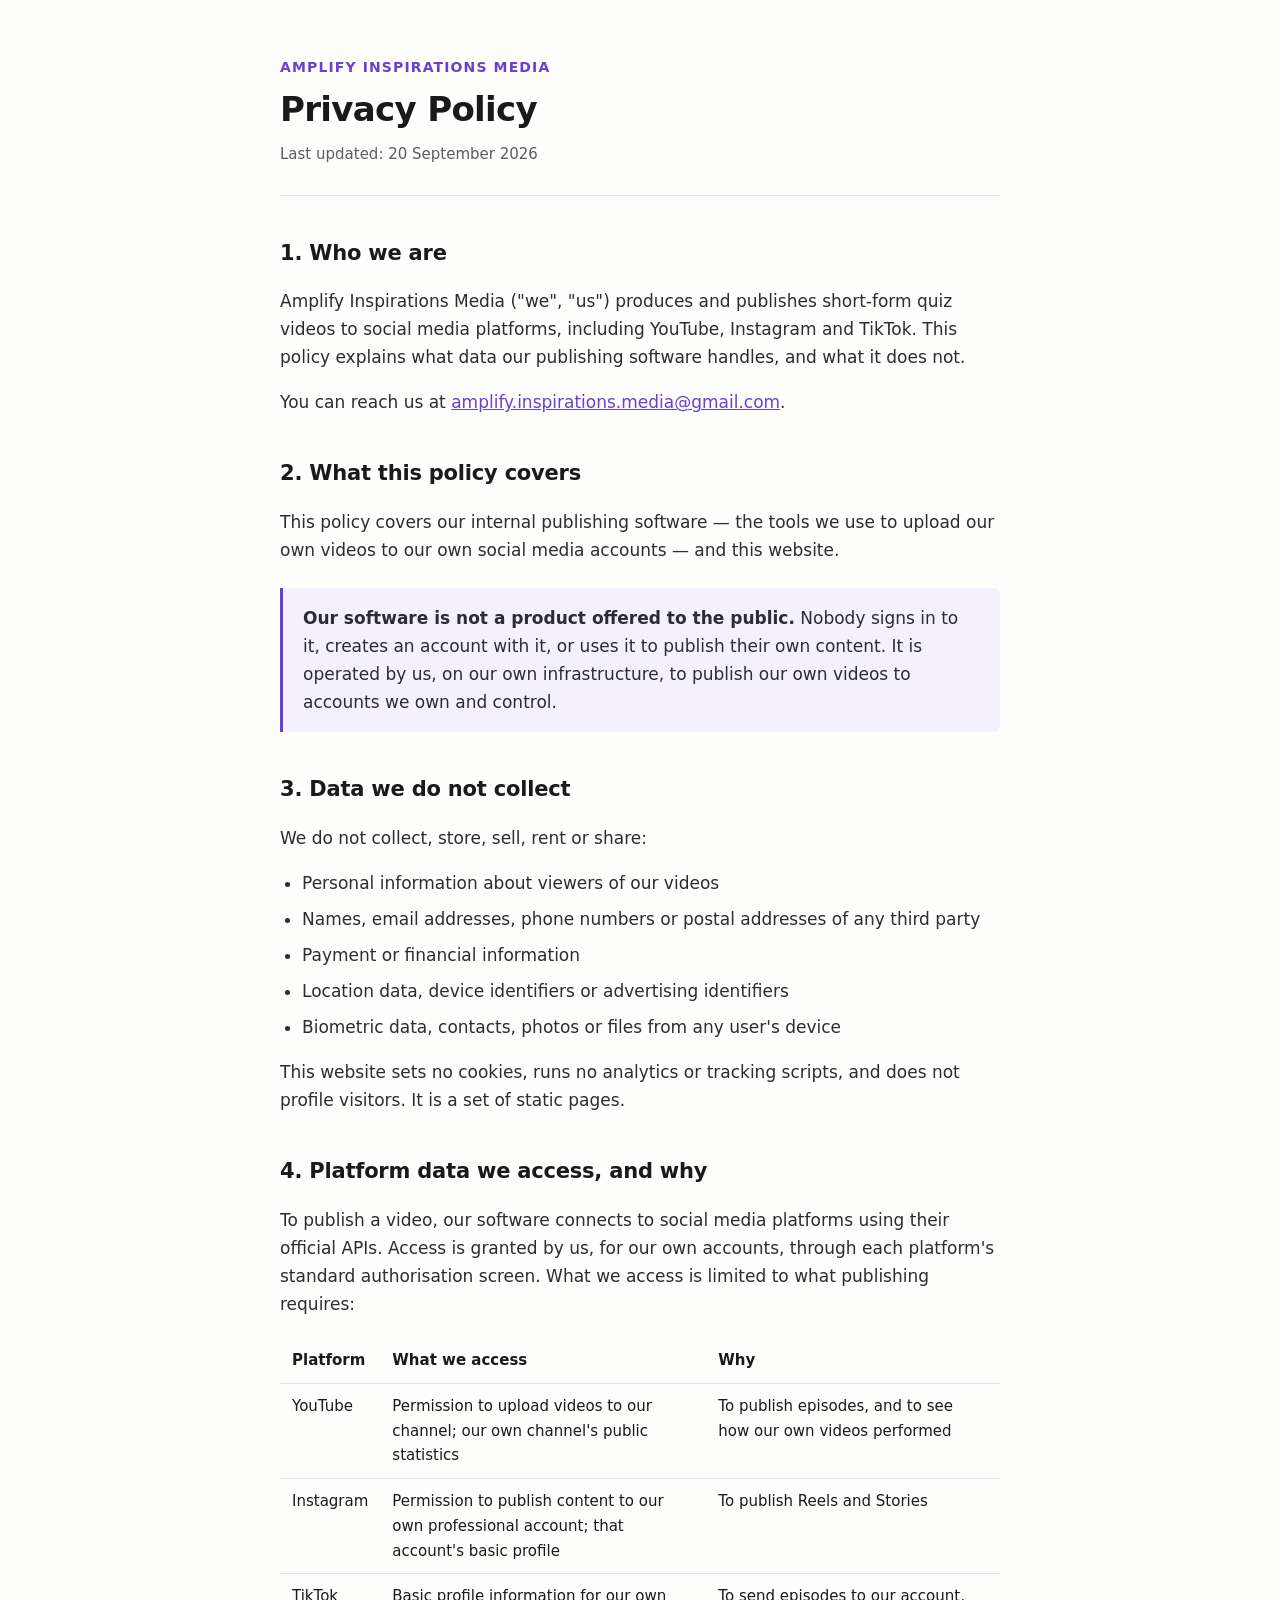
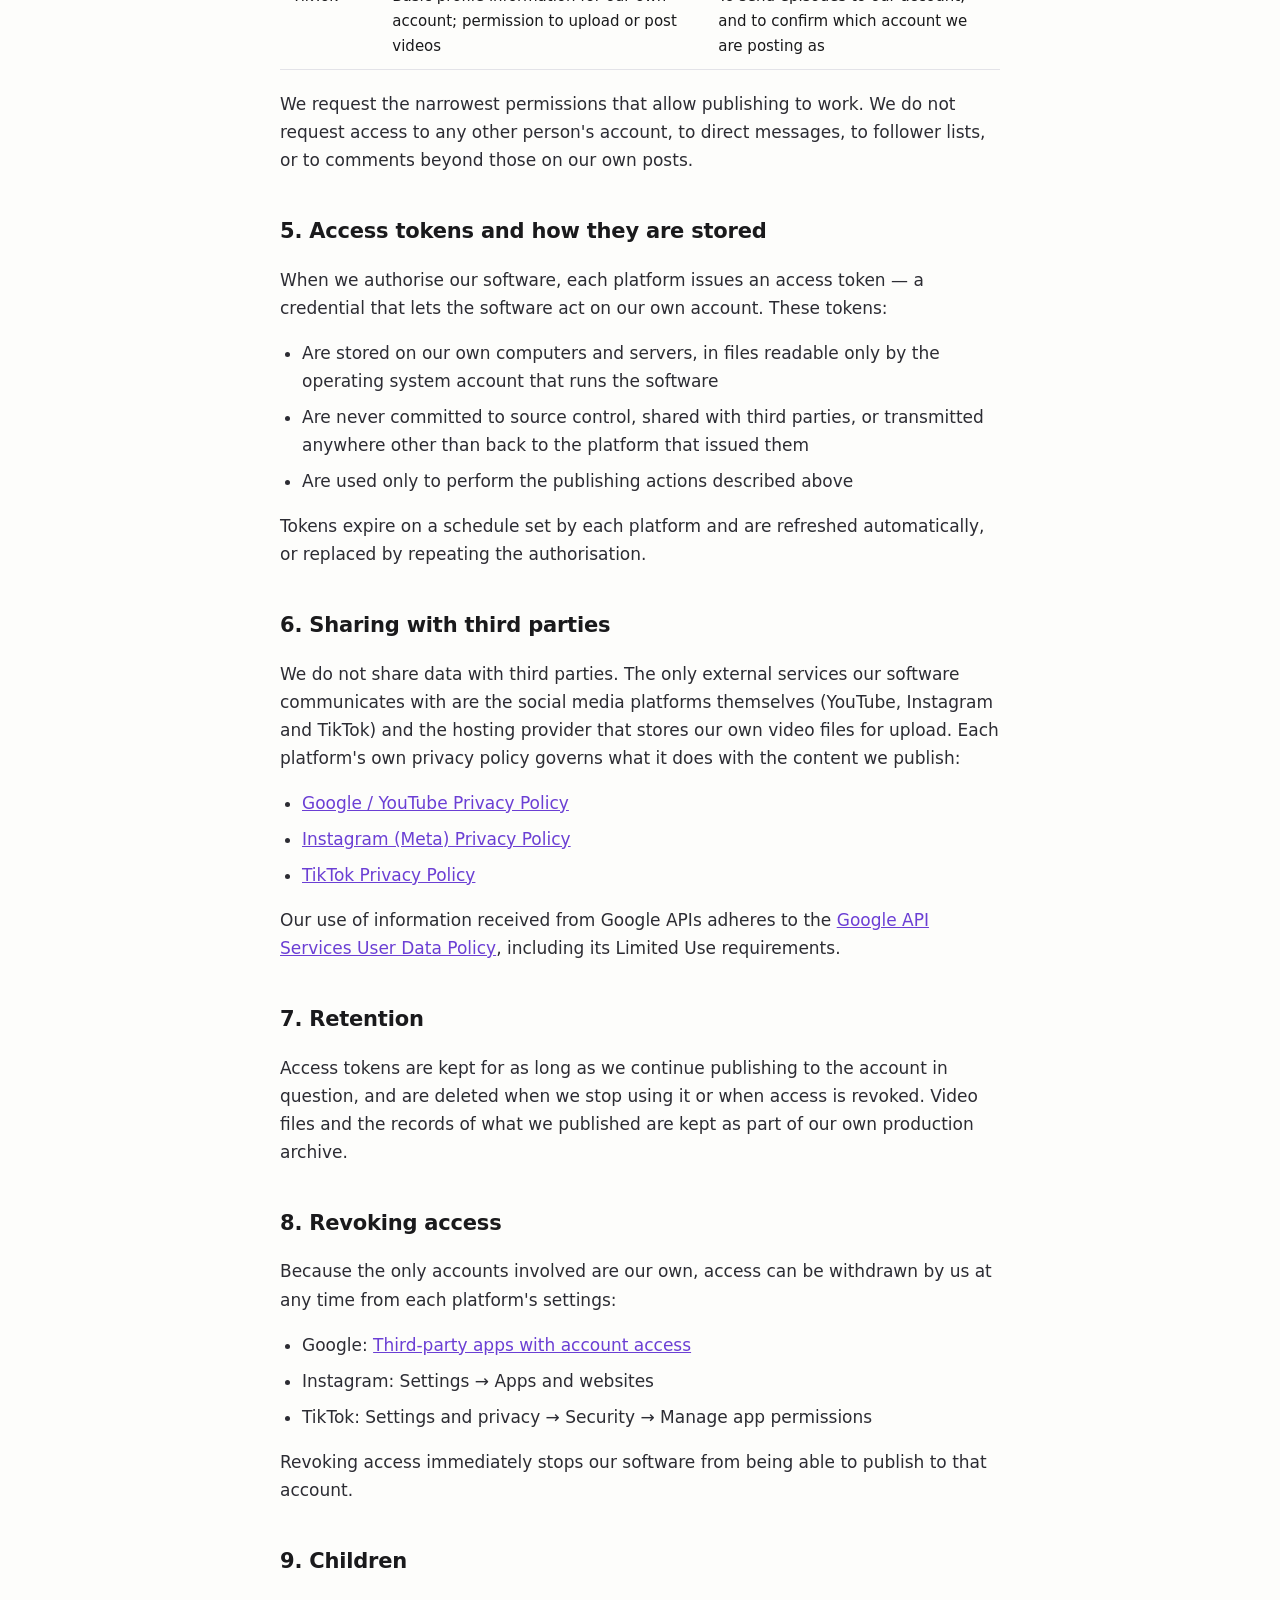
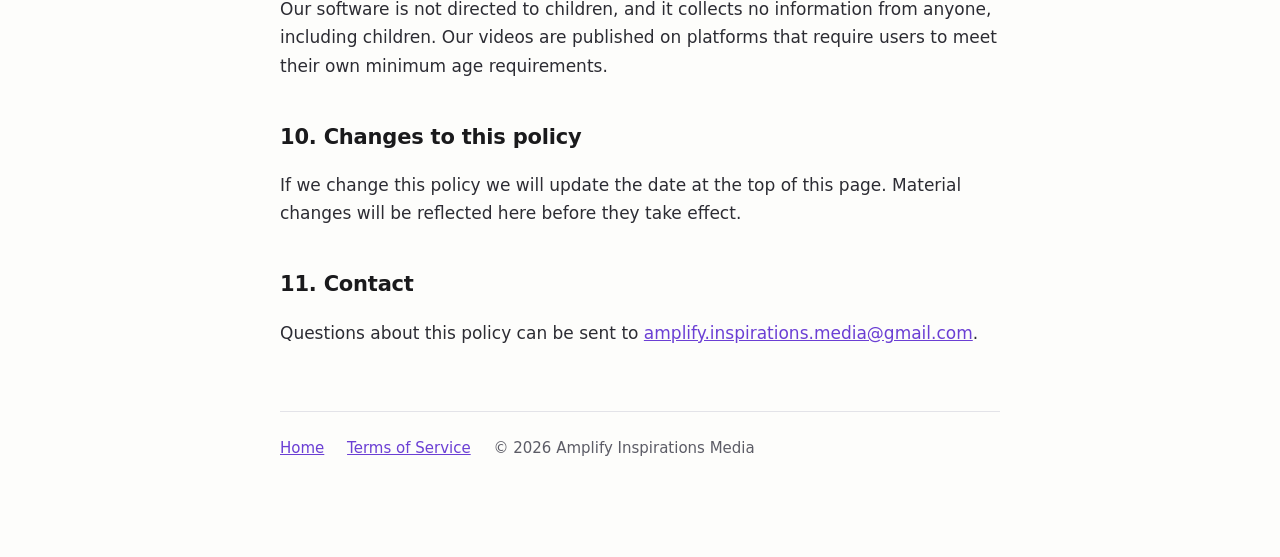
==== privacy.html @ a8b428c5 "Add public Terms of Service and Privacy Policy pages Platform app reviews (TikTok, Meta, Google) all" ====
<!doctype html>
<html lang="en">
<head>
<meta charset="utf-8">
<meta name="viewport" content="width=device-width, initial-scale=1">
<title>Privacy Policy — Amplify Inspirations Media</title>
<link rel="stylesheet" href="style.css">
</head>
<body>
<div class="wrap">

<header>
  <p class="brand">Amplify Inspirations Media</p>
  <h1>Privacy Policy</h1>
  <p class="updated">Last updated: 20 September 2026</p>
</header>

<h2>1. Who we are</h2>
<p>
  Amplify Inspirations Media ("we", "us") produces and publishes short-form quiz videos to
  social media platforms, including YouTube, Instagram and TikTok. This policy explains what
  data our publishing software handles, and what it does not.
</p>
<p>
  You can reach us at
  <a href="mailto:amplify.inspirations.media@gmail.com">amplify.inspirations.media@gmail.com</a>.
</p>

<h2>2. What this policy covers</h2>
<p>
  This policy covers our internal publishing software — the tools we use to upload our own
  videos to our own social media accounts — and this website.
</p>

<div class="callout">
  <p>
    <strong>Our software is not a product offered to the public.</strong> Nobody signs in to it,
    creates an account with it, or uses it to publish their own content. It is operated by us,
    on our own infrastructure, to publish our own videos to accounts we own and control.
  </p>
</div>

<h2>3. Data we do not collect</h2>
<p>We do not collect, store, sell, rent or share:</p>
<ul>
  <li>Personal information about viewers of our videos</li>
  <li>Names, email addresses, phone numbers or postal addresses of any third party</li>
  <li>Payment or financial information</li>
  <li>Location data, device identifiers or advertising identifiers</li>
  <li>Biometric data, contacts, photos or files from any user's device</li>
</ul>
<p>
  This website sets no cookies, runs no analytics or tracking scripts, and does not profile
  visitors. It is a set of static pages.
</p>

<h2>4. Platform data we access, and why</h2>
<p>
  To publish a video, our software connects to social media platforms using their official APIs.
  Access is granted by us, for our own accounts, through each platform's standard authorisation
  screen. What we access is limited to what publishing requires:
</p>

<table>
  <tr>
    <th>Platform</th>
    <th>What we access</th>
    <th>Why</th>
  </tr>
  <tr>
    <td>YouTube</td>
    <td>Permission to upload videos to our channel; our own channel's public statistics</td>
    <td>To publish episodes, and to see how our own videos performed</td>
  </tr>
  <tr>
    <td>Instagram</td>
    <td>Permission to publish content to our own professional account; that account's basic profile</td>
    <td>To publish Reels and Stories</td>
  </tr>
  <tr>
    <td>TikTok</td>
    <td>Basic profile information for our own account; permission to upload or post videos</td>
    <td>To send episodes to our account, and to confirm which account we are posting as</td>
  </tr>
</table>

<p>
  We request the narrowest permissions that allow publishing to work. We do not request access
  to any other person's account, to direct messages, to follower lists, or to comments beyond
  those on our own posts.
</p>

<h2>5. Access tokens and how they are stored</h2>
<p>
  When we authorise our software, each platform issues an access token — a credential that lets
  the software act on our own account. These tokens:
</p>
<ul>
  <li>Are stored on our own computers and servers, in files readable only by the operating system account that runs the software</li>
  <li>Are never committed to source control, shared with third parties, or transmitted anywhere other than back to the platform that issued them</li>
  <li>Are used only to perform the publishing actions described above</li>
</ul>
<p>
  Tokens expire on a schedule set by each platform and are refreshed automatically, or replaced
  by repeating the authorisation.
</p>

<h2>6. Sharing with third parties</h2>
<p>
  We do not share data with third parties. The only external services our software communicates
  with are the social media platforms themselves (YouTube, Instagram and TikTok) and the hosting
  provider that stores our own video files for upload. Each platform's own privacy policy governs
  what it does with the content we publish:
</p>
<ul>
  <li><a href="https://policies.google.com/privacy">Google / YouTube Privacy Policy</a></li>
  <li><a href="https://privacycenter.instagram.com/policy">Instagram (Meta) Privacy Policy</a></li>
  <li><a href="https://www.tiktok.com/legal/privacy-policy">TikTok Privacy Policy</a></li>
</ul>
<p>
  Our use of information received from Google APIs adheres to the
  <a href="https://developers.google.com/terms/api-services-user-data-policy">Google API Services
  User Data Policy</a>, including its Limited Use requirements.
</p>

<h2>7. Retention</h2>
<p>
  Access tokens are kept for as long as we continue publishing to the account in question, and
  are deleted when we stop using it or when access is revoked. Video files and the records of
  what we published are kept as part of our own production archive.
</p>

<h2>8. Revoking access</h2>
<p>
  Because the only accounts involved are our own, access can be withdrawn by us at any time from
  each platform's settings:
</p>
<ul>
  <li>Google: <a href="https://myaccount.google.com/permissions">Third-party apps with account access</a></li>
  <li>Instagram: Settings → Apps and websites</li>
  <li>TikTok: Settings and privacy → Security → Manage app permissions</li>
</ul>
<p>Revoking access immediately stops our software from being able to publish to that account.</p>

<h2>9. Children</h2>
<p>
  Our software is not directed to children, and it collects no information from anyone, including
  children. Our videos are published on platforms that require users to meet their own minimum age
  requirements.
</p>

<h2>10. Changes to this policy</h2>
<p>
  If we change this policy we will update the date at the top of this page. Material changes will
  be reflected here before they take effect.
</p>

<h2>11. Contact</h2>
<p>
  Questions about this policy can be sent to
  <a href="mailto:amplify.inspirations.media@gmail.com">amplify.inspirations.media@gmail.com</a>.
</p>

<footer>
  <a href="./">Home</a>
  <a href="terms.html">Terms of Service</a>
  <span>© 2026 Amplify Inspirations Media</span>
</footer>

</div>
</body>
</html>
---- style.css ----
:root {
  --ink: #1a1a1c;
  --muted: #5c5c66;
  --rule: #e3e3e8;
  --accent: #6b3fd4;
  --bg: #fdfdfb;
}

* { box-sizing: border-box; }

body {
  margin: 0;
  padding: 0 20px;
  background: var(--bg);
  color: var(--ink);
  font: 17px/1.65 -apple-system, BlinkMacSystemFont, "Segoe UI", system-ui, sans-serif;
  -webkit-text-size-adjust: 100%;
}

.wrap { max-width: 720px; margin: 0 auto; padding: 56px 0 96px; }

header { border-bottom: 1px solid var(--rule); padding-bottom: 28px; margin-bottom: 40px; }

.brand {
  font-size: 14px;
  letter-spacing: 0.08em;
  text-transform: uppercase;
  color: var(--accent);
  font-weight: 600;
  margin: 0 0 10px;
}

h1 { font-size: 34px; line-height: 1.2; margin: 0 0 12px; letter-spacing: -0.02em; }
h2 { font-size: 21px; margin: 40px 0 12px; letter-spacing: -0.01em; }
h3 { font-size: 17px; margin: 28px 0 8px; }

.updated { color: var(--muted); font-size: 15px; margin: 0; }

p, li { color: #2c2c33; }
ul { padding-left: 22px; }
li { margin-bottom: 8px; }

a { color: var(--accent); }

code {
  background: #f1f1f4;
  padding: 2px 6px;
  border-radius: 4px;
  font-size: 0.9em;
  font-family: ui-monospace, SFMono-Regular, Menlo, monospace;
}

.callout {
  background: #f4f1fd;
  border-left: 3px solid var(--accent);
  padding: 16px 20px;
  margin: 24px 0;
  border-radius: 0 6px 6px 0;
}

.callout p { margin: 0; }

table { border-collapse: collapse; width: 100%; margin: 20px 0; font-size: 15px; }
th, td { text-align: left; padding: 10px 12px; border-bottom: 1px solid var(--rule); vertical-align: top; }
th { font-weight: 600; }

footer {
  margin-top: 64px;
  padding-top: 24px;
  border-top: 1px solid var(--rule);
  color: var(--muted);
  font-size: 15px;
}

footer a { margin-right: 18px; }

@media (max-width: 480px) {
  h1 { font-size: 27px; }
  .wrap { padding: 36px 0 64px; }
  table { font-size: 14px; }
  th, td { padding: 8px 6px; }
}
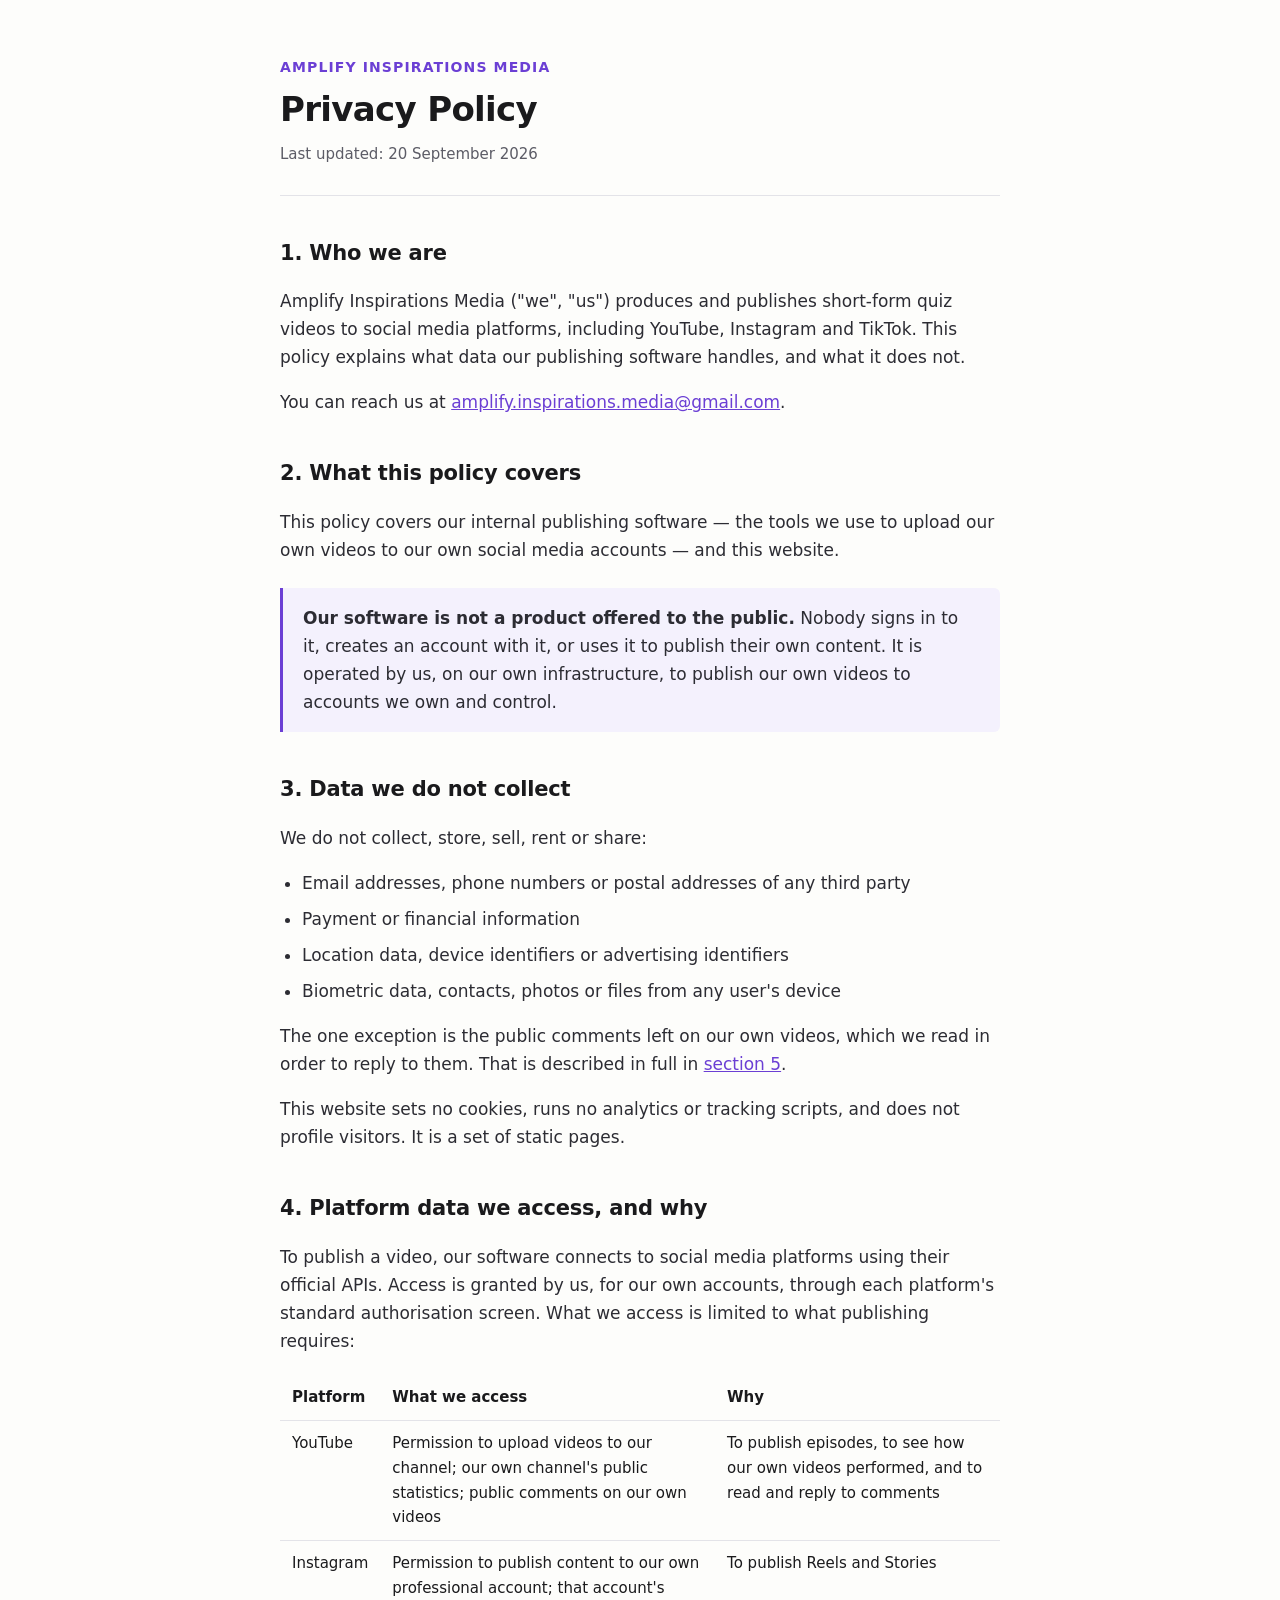
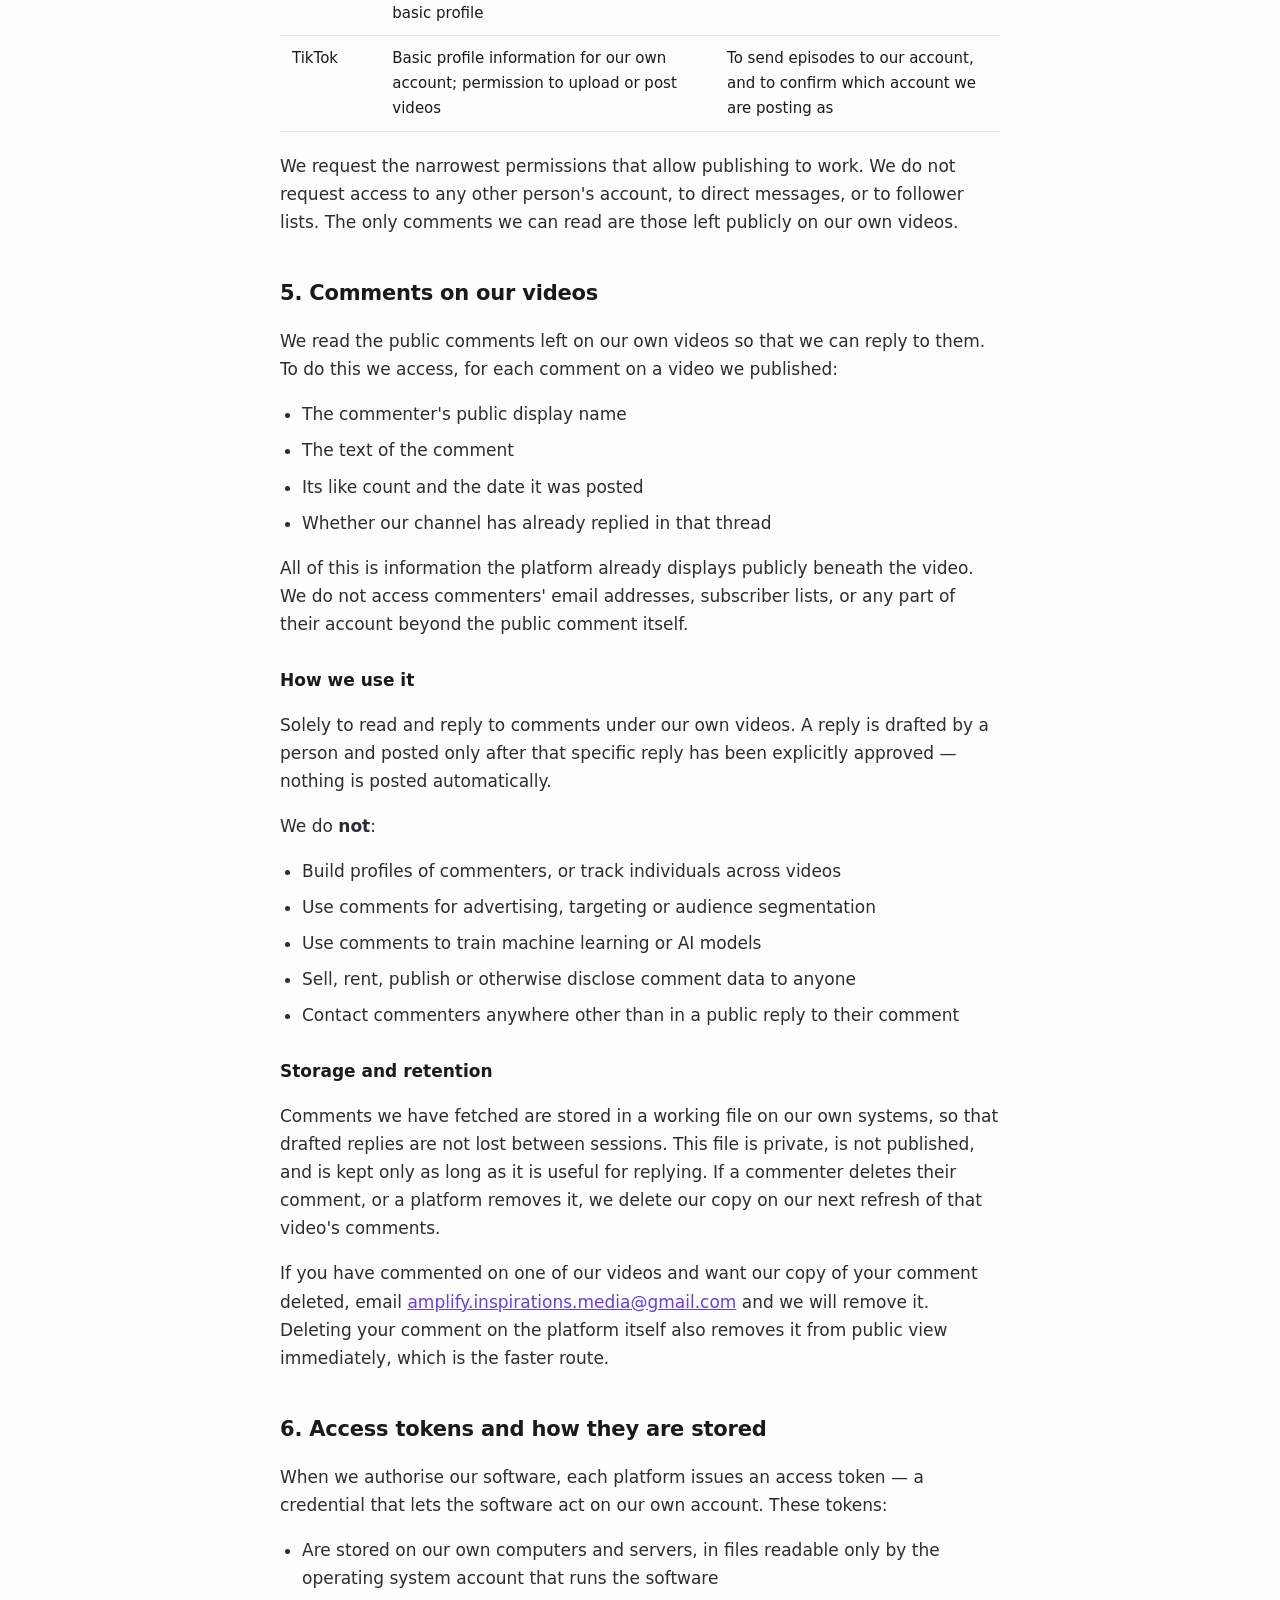
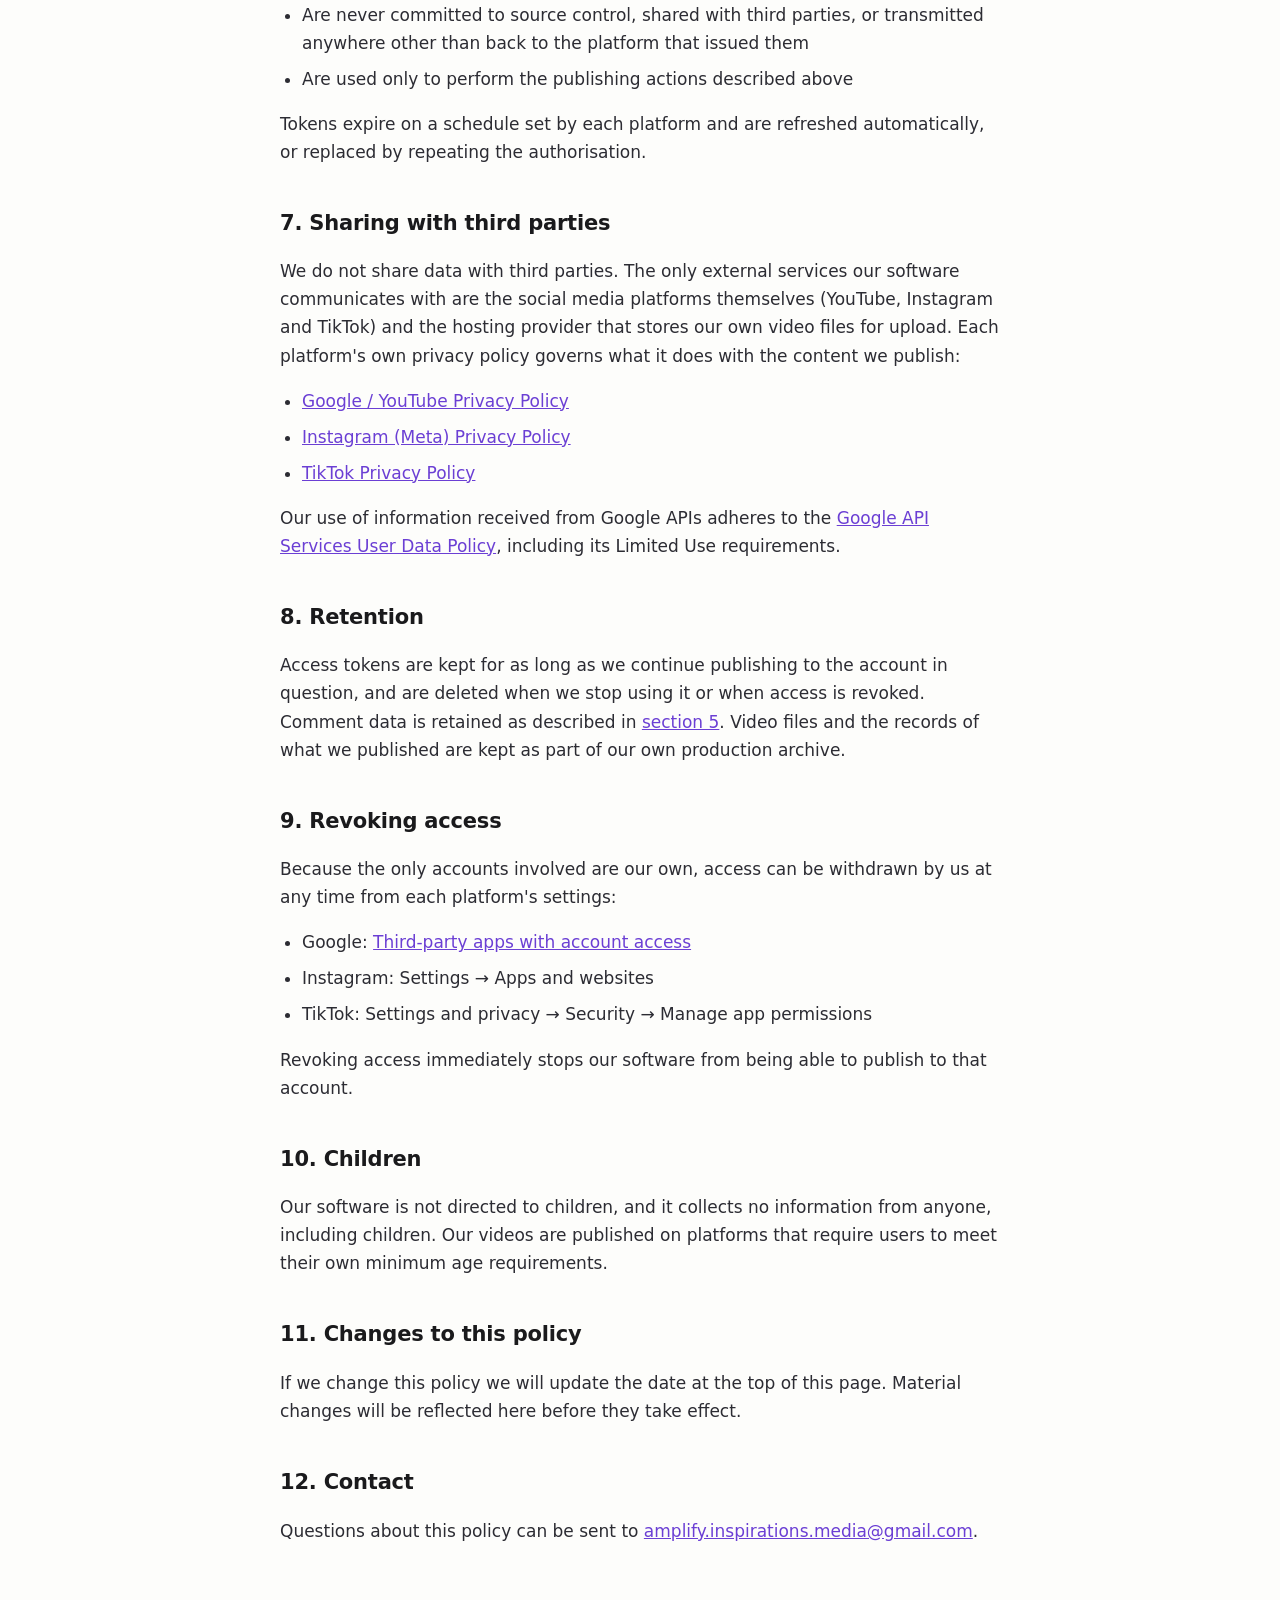
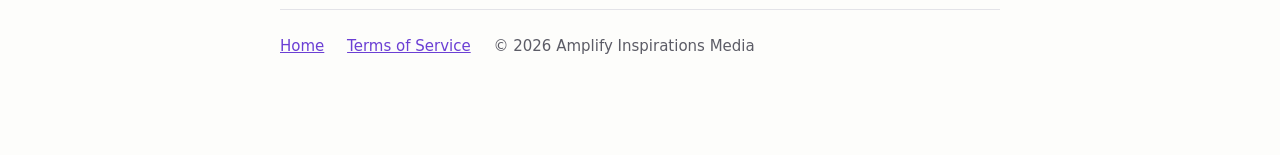
==== commit f2c02445: "Describe comment handling, which the policy had claimed did not happen The policy listed "personal i" ====
--- a/privacy.html
+++ b/privacy.html
@@ -43,13 +43,16 @@
 <h2>3. Data we do not collect</h2>
 <p>We do not collect, store, sell, rent or share:</p>
 <ul>
-  <li>Personal information about viewers of our videos</li>
-  <li>Names, email addresses, phone numbers or postal addresses of any third party</li>
+  <li>Email addresses, phone numbers or postal addresses of any third party</li>
   <li>Payment or financial information</li>
   <li>Location data, device identifiers or advertising identifiers</li>
   <li>Biometric data, contacts, photos or files from any user's device</li>
 </ul>
 <p>
+  The one exception is the public comments left on our own videos, which we read in order to
+  reply to them. That is described in full in <a href="#comments">section 5</a>.
+</p>
+<p>
   This website sets no cookies, runs no analytics or tracking scripts, and does not profile
   visitors. It is a set of static pages.
 </p>
@@ -69,8 +72,8 @@
   </tr>
   <tr>
     <td>YouTube</td>
-    <td>Permission to upload videos to our channel; our own channel's public statistics</td>
-    <td>To publish episodes, and to see how our own videos performed</td>
+    <td>Permission to upload videos to our channel; our own channel's public statistics; public comments on our own videos</td>
+    <td>To publish episodes, to see how our own videos performed, and to read and reply to comments</td>
   </tr>
   <tr>
     <td>Instagram</td>
@@ -86,11 +89,57 @@
 
 <p>
   We request the narrowest permissions that allow publishing to work. We do not request access
-  to any other person's account, to direct messages, to follower lists, or to comments beyond
-  those on our own posts.
-</p>
-
-<h2>5. Access tokens and how they are stored</h2>
+  to any other person's account, to direct messages, or to follower lists. The only comments we
+  can read are those left publicly on our own videos.
+</p>
+
+<h2 id="comments">5. Comments on our videos</h2>
+<p>
+  We read the public comments left on our own videos so that we can reply to them. To do this we
+  access, for each comment on a video we published:
+</p>
+<ul>
+  <li>The commenter's public display name</li>
+  <li>The text of the comment</li>
+  <li>Its like count and the date it was posted</li>
+  <li>Whether our channel has already replied in that thread</li>
+</ul>
+<p>
+  All of this is information the platform already displays publicly beneath the video. We do not
+  access commenters' email addresses, subscriber lists, or any part of their account beyond the
+  public comment itself.
+</p>
+
+<h3>How we use it</h3>
+<p>
+  Solely to read and reply to comments under our own videos. A reply is drafted by a person and
+  posted only after that specific reply has been explicitly approved — nothing is posted
+  automatically.
+</p>
+<p>We do <strong>not</strong>:</p>
+<ul>
+  <li>Build profiles of commenters, or track individuals across videos</li>
+  <li>Use comments for advertising, targeting or audience segmentation</li>
+  <li>Use comments to train machine learning or AI models</li>
+  <li>Sell, rent, publish or otherwise disclose comment data to anyone</li>
+  <li>Contact commenters anywhere other than in a public reply to their comment</li>
+</ul>
+
+<h3>Storage and retention</h3>
+<p>
+  Comments we have fetched are stored in a working file on our own systems, so that drafted
+  replies are not lost between sessions. This file is private, is not published, and is kept only
+  as long as it is useful for replying. If a commenter deletes their comment, or a platform
+  removes it, we delete our copy on our next refresh of that video's comments.
+</p>
+<p>
+  If you have commented on one of our videos and want our copy of your comment deleted, email
+  <a href="mailto:amplify.inspirations.media@gmail.com">amplify.inspirations.media@gmail.com</a>
+  and we will remove it. Deleting your comment on the platform itself also removes it from public
+  view immediately, which is the faster route.
+</p>
+
+<h2>6. Access tokens and how they are stored</h2>
 <p>
   When we authorise our software, each platform issues an access token — a credential that lets
   the software act on our own account. These tokens:
@@ -105,7 +154,7 @@
   by repeating the authorisation.
 </p>
 
-<h2>6. Sharing with third parties</h2>
+<h2>7. Sharing with third parties</h2>
 <p>
   We do not share data with third parties. The only external services our software communicates
   with are the social media platforms themselves (YouTube, Instagram and TikTok) and the hosting
@@ -123,14 +172,15 @@
   User Data Policy</a>, including its Limited Use requirements.
 </p>
 
-<h2>7. Retention</h2>
+<h2>8. Retention</h2>
 <p>
   Access tokens are kept for as long as we continue publishing to the account in question, and
-  are deleted when we stop using it or when access is revoked. Video files and the records of
+  are deleted when we stop using it or when access is revoked. Comment data is retained as
+  described in <a href="#comments">section 5</a>. Video files and the records of
   what we published are kept as part of our own production archive.
 </p>
 
-<h2>8. Revoking access</h2>
+<h2>9. Revoking access</h2>
 <p>
   Because the only accounts involved are our own, access can be withdrawn by us at any time from
   each platform's settings:
@@ -142,20 +192,20 @@
 </ul>
 <p>Revoking access immediately stops our software from being able to publish to that account.</p>
 
-<h2>9. Children</h2>
+<h2>10. Children</h2>
 <p>
   Our software is not directed to children, and it collects no information from anyone, including
   children. Our videos are published on platforms that require users to meet their own minimum age
   requirements.
 </p>
 
-<h2>10. Changes to this policy</h2>
+<h2>11. Changes to this policy</h2>
 <p>
   If we change this policy we will update the date at the top of this page. Material changes will
   be reflected here before they take effect.
 </p>
 
-<h2>11. Contact</h2>
+<h2>12. Contact</h2>
 <p>
   Questions about this policy can be sent to
   <a href="mailto:amplify.inspirations.media@gmail.com">amplify.inspirations.media@gmail.com</a>.
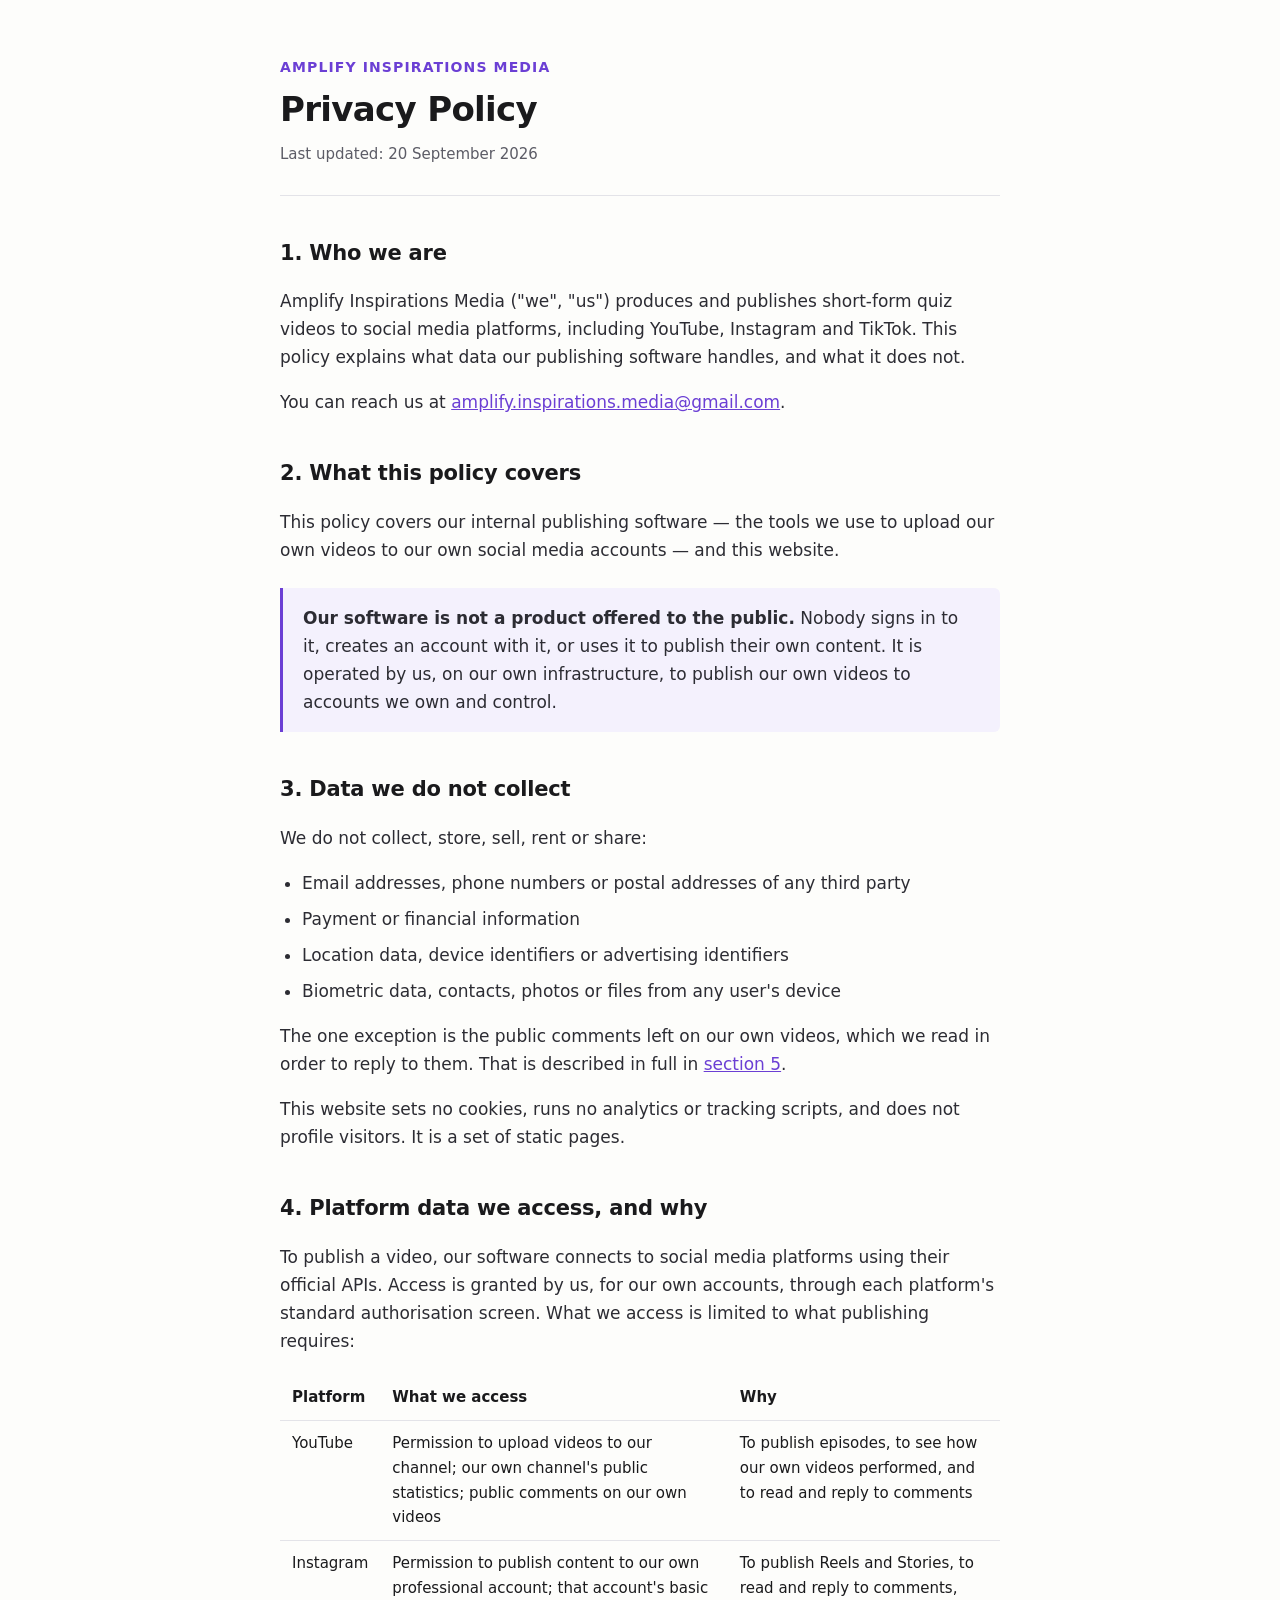
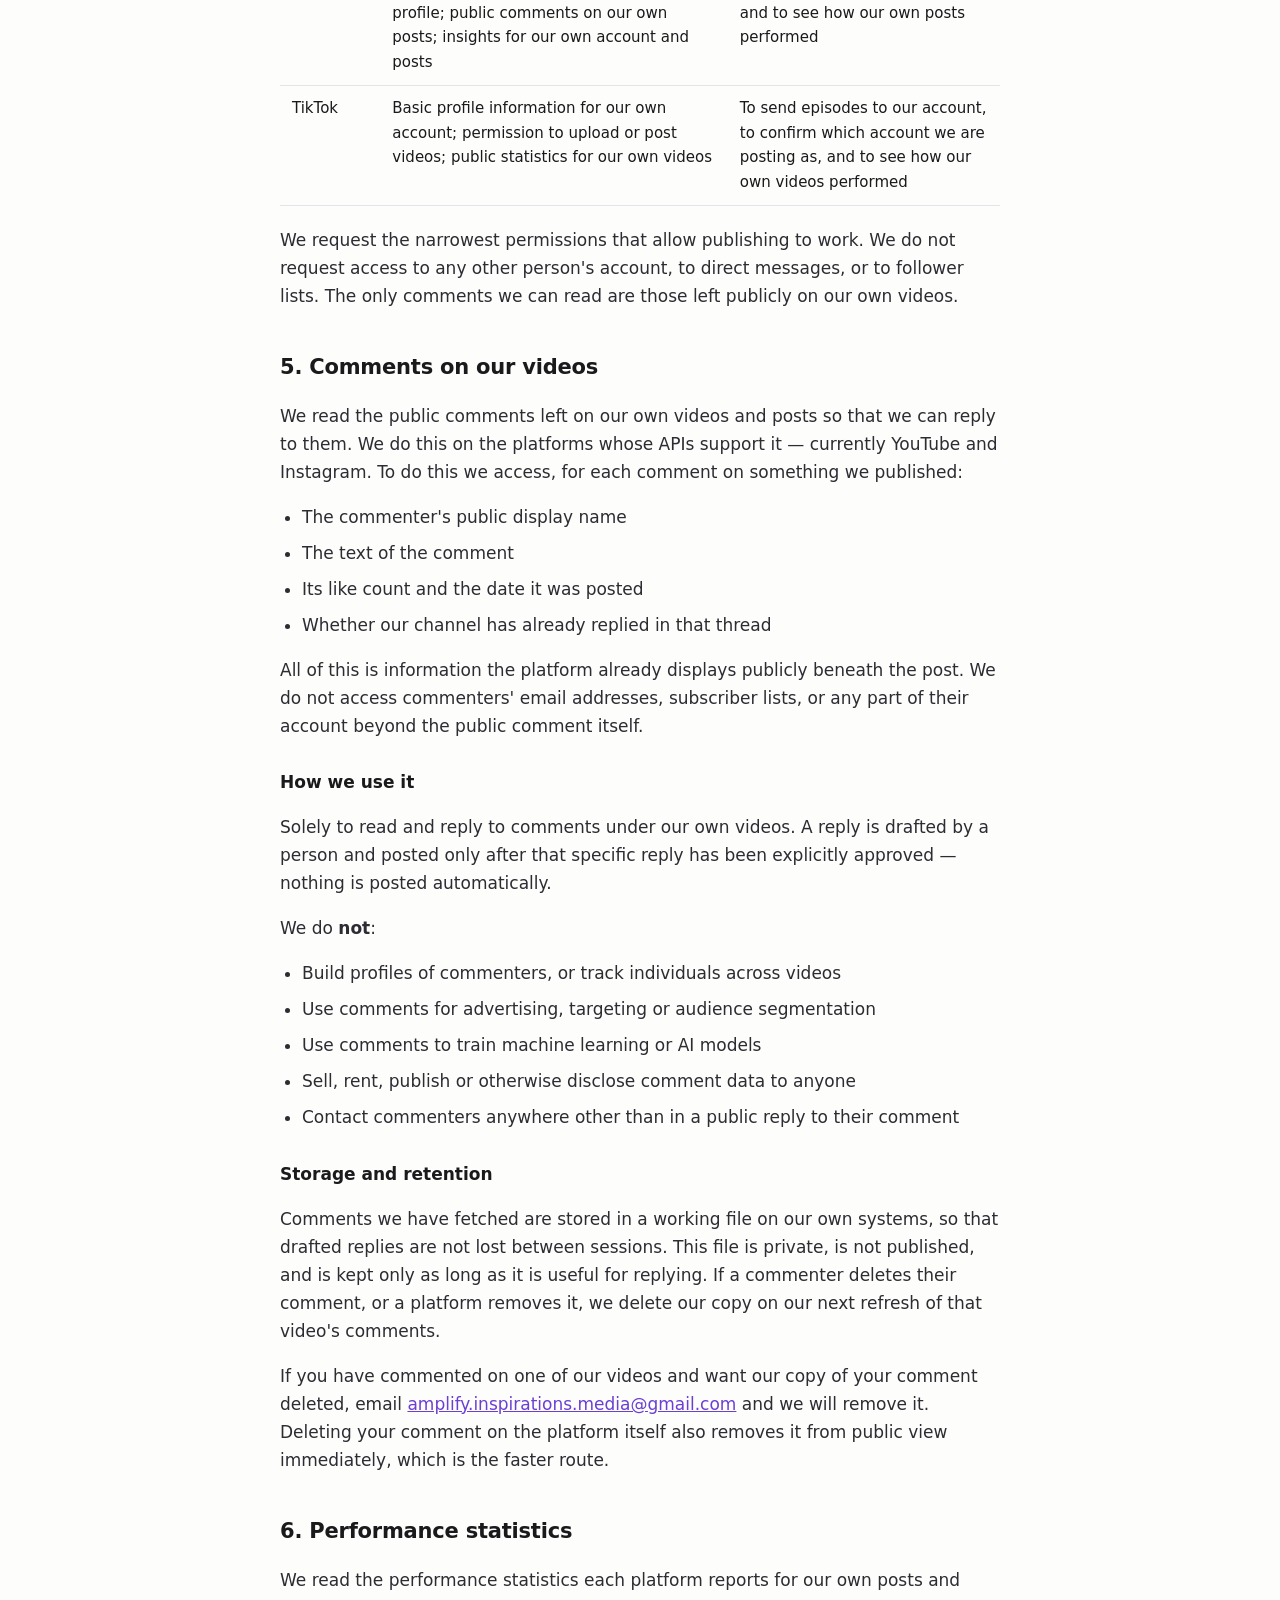
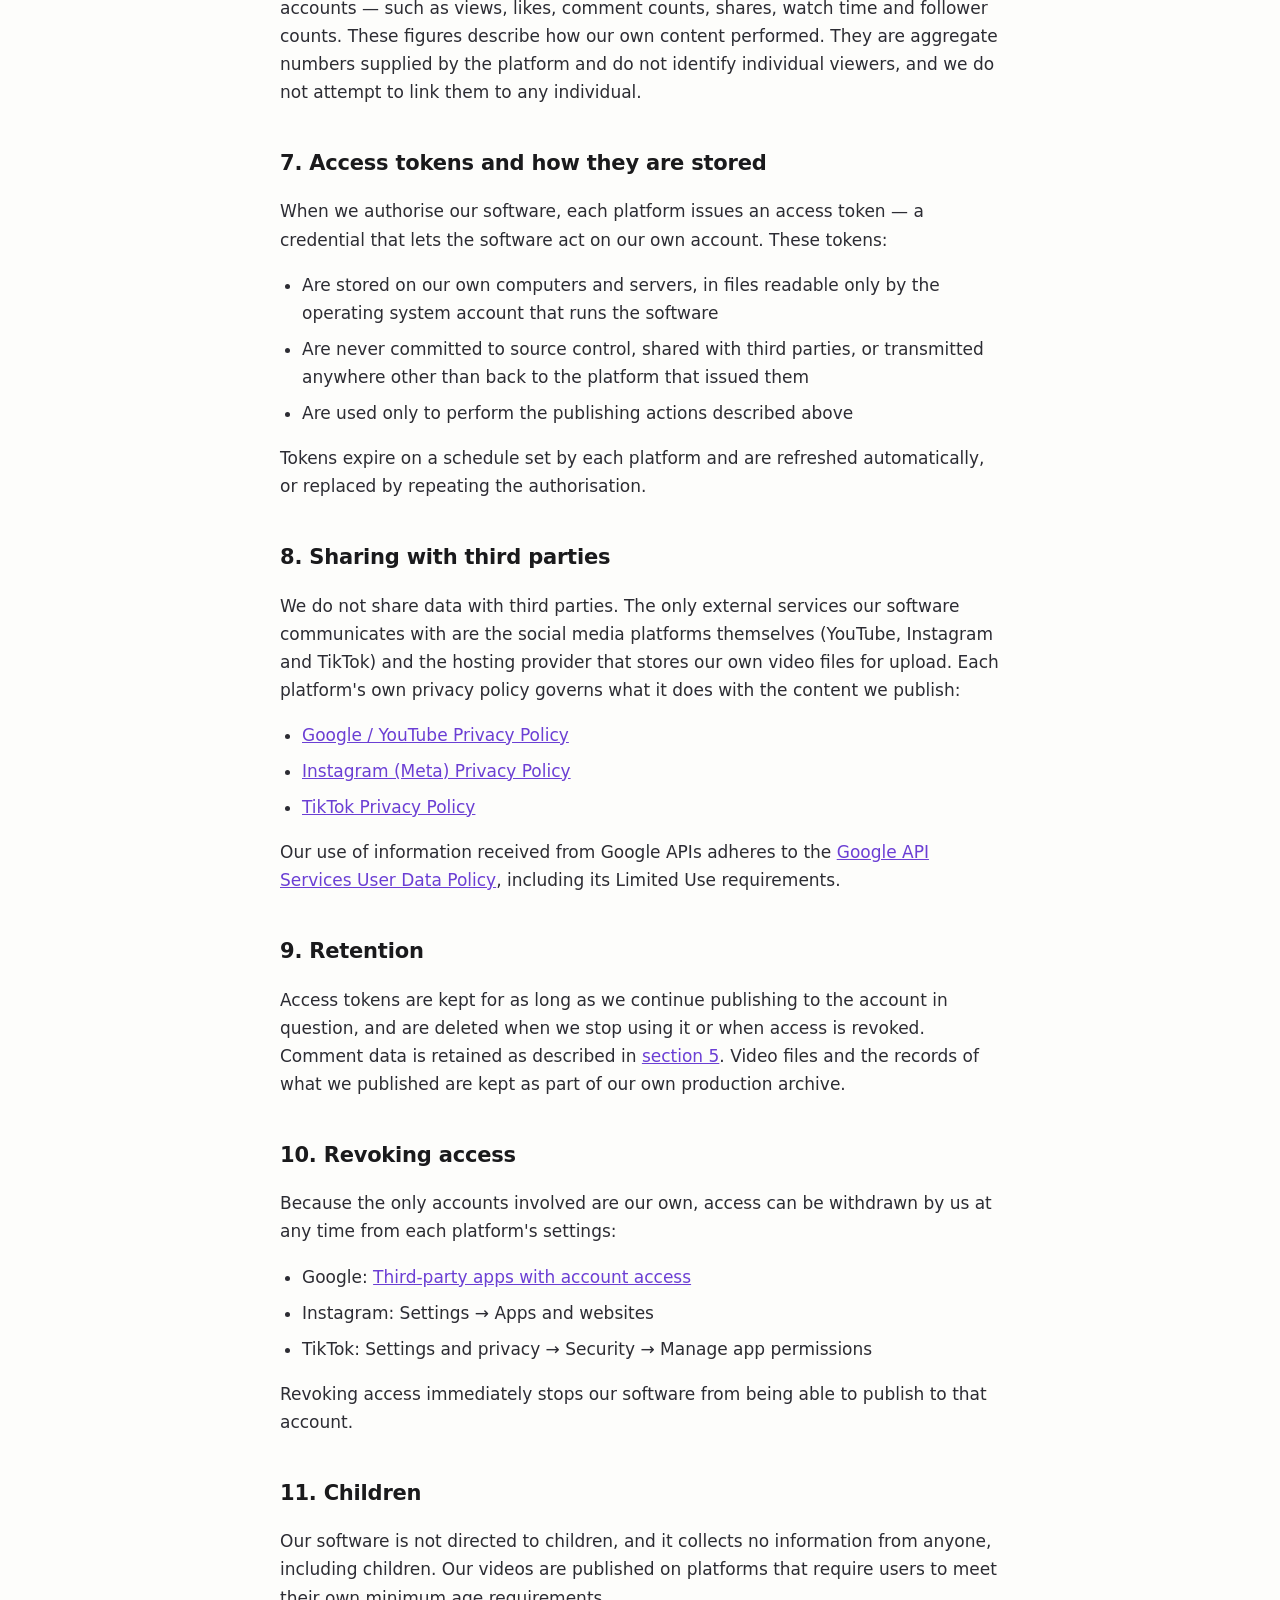
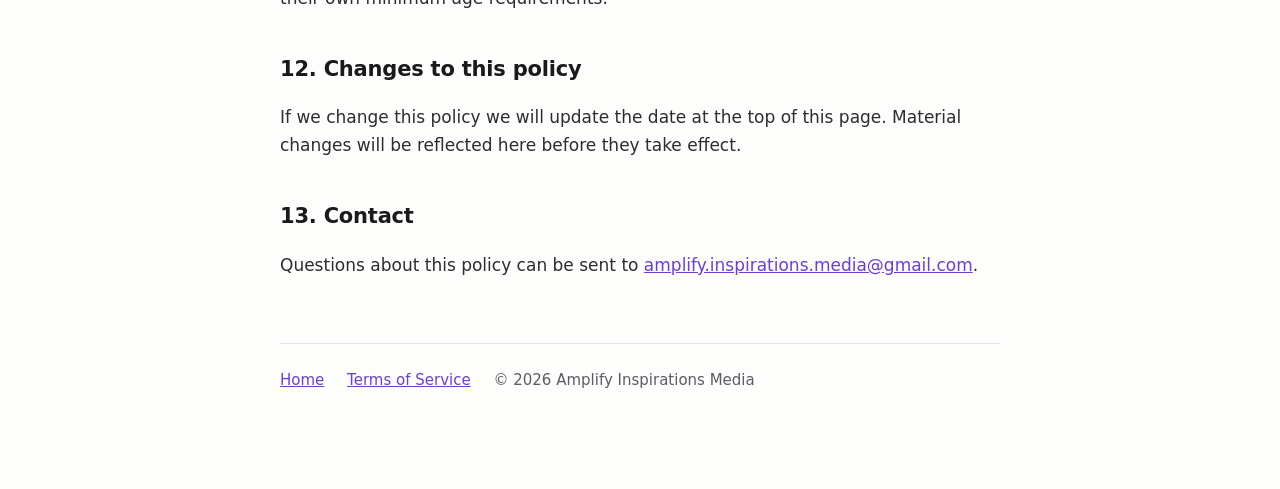
==== commit c9a013ab: "Cover Instagram comments and per-platform statistics Comment reading and replying is extending to In" ====
--- a/privacy.html
+++ b/privacy.html
@@ -77,13 +77,13 @@
   </tr>
   <tr>
     <td>Instagram</td>
-    <td>Permission to publish content to our own professional account; that account's basic profile</td>
-    <td>To publish Reels and Stories</td>
+    <td>Permission to publish content to our own professional account; that account's basic profile; public comments on our own posts; insights for our own account and posts</td>
+    <td>To publish Reels and Stories, to read and reply to comments, and to see how our own posts performed</td>
   </tr>
   <tr>
     <td>TikTok</td>
-    <td>Basic profile information for our own account; permission to upload or post videos</td>
-    <td>To send episodes to our account, and to confirm which account we are posting as</td>
+    <td>Basic profile information for our own account; permission to upload or post videos; public statistics for our own videos</td>
+    <td>To send episodes to our account, to confirm which account we are posting as, and to see how our own videos performed</td>
   </tr>
 </table>
 
@@ -95,8 +95,9 @@
 
 <h2 id="comments">5. Comments on our videos</h2>
 <p>
-  We read the public comments left on our own videos so that we can reply to them. To do this we
-  access, for each comment on a video we published:
+  We read the public comments left on our own videos and posts so that we can reply to them. We
+  do this on the platforms whose APIs support it — currently YouTube and Instagram. To do this we
+  access, for each comment on something we published:
 </p>
 <ul>
   <li>The commenter's public display name</li>
@@ -105,7 +106,7 @@
   <li>Whether our channel has already replied in that thread</li>
 </ul>
 <p>
-  All of this is information the platform already displays publicly beneath the video. We do not
+  All of this is information the platform already displays publicly beneath the post. We do not
   access commenters' email addresses, subscriber lists, or any part of their account beyond the
   public comment itself.
 </p>
@@ -139,7 +140,15 @@
   view immediately, which is the faster route.
 </p>
 
-<h2>6. Access tokens and how they are stored</h2>
+<h2>6. Performance statistics</h2>
+<p>
+  We read the performance statistics each platform reports for our own posts and accounts — such
+  as views, likes, comment counts, shares, watch time and follower counts. These figures describe
+  how our own content performed. They are aggregate numbers supplied by the platform and do not
+  identify individual viewers, and we do not attempt to link them to any individual.
+</p>
+
+<h2>7. Access tokens and how they are stored</h2>
 <p>
   When we authorise our software, each platform issues an access token — a credential that lets
   the software act on our own account. These tokens:
@@ -154,7 +163,7 @@
   by repeating the authorisation.
 </p>
 
-<h2>7. Sharing with third parties</h2>
+<h2>8. Sharing with third parties</h2>
 <p>
   We do not share data with third parties. The only external services our software communicates
   with are the social media platforms themselves (YouTube, Instagram and TikTok) and the hosting
@@ -172,7 +181,7 @@
   User Data Policy</a>, including its Limited Use requirements.
 </p>
 
-<h2>8. Retention</h2>
+<h2>9. Retention</h2>
 <p>
   Access tokens are kept for as long as we continue publishing to the account in question, and
   are deleted when we stop using it or when access is revoked. Comment data is retained as
@@ -180,7 +189,7 @@
   what we published are kept as part of our own production archive.
 </p>
 
-<h2>9. Revoking access</h2>
+<h2>10. Revoking access</h2>
 <p>
   Because the only accounts involved are our own, access can be withdrawn by us at any time from
   each platform's settings:
@@ -192,20 +201,20 @@
 </ul>
 <p>Revoking access immediately stops our software from being able to publish to that account.</p>
 
-<h2>10. Children</h2>
+<h2>11. Children</h2>
 <p>
   Our software is not directed to children, and it collects no information from anyone, including
   children. Our videos are published on platforms that require users to meet their own minimum age
   requirements.
 </p>
 
-<h2>11. Changes to this policy</h2>
+<h2>12. Changes to this policy</h2>
 <p>
   If we change this policy we will update the date at the top of this page. Material changes will
   be reflected here before they take effect.
 </p>
 
-<h2>12. Contact</h2>
+<h2>13. Contact</h2>
 <p>
   Questions about this policy can be sent to
   <a href="mailto:amplify.inspirations.media@gmail.com">amplify.inspirations.media@gmail.com</a>.
